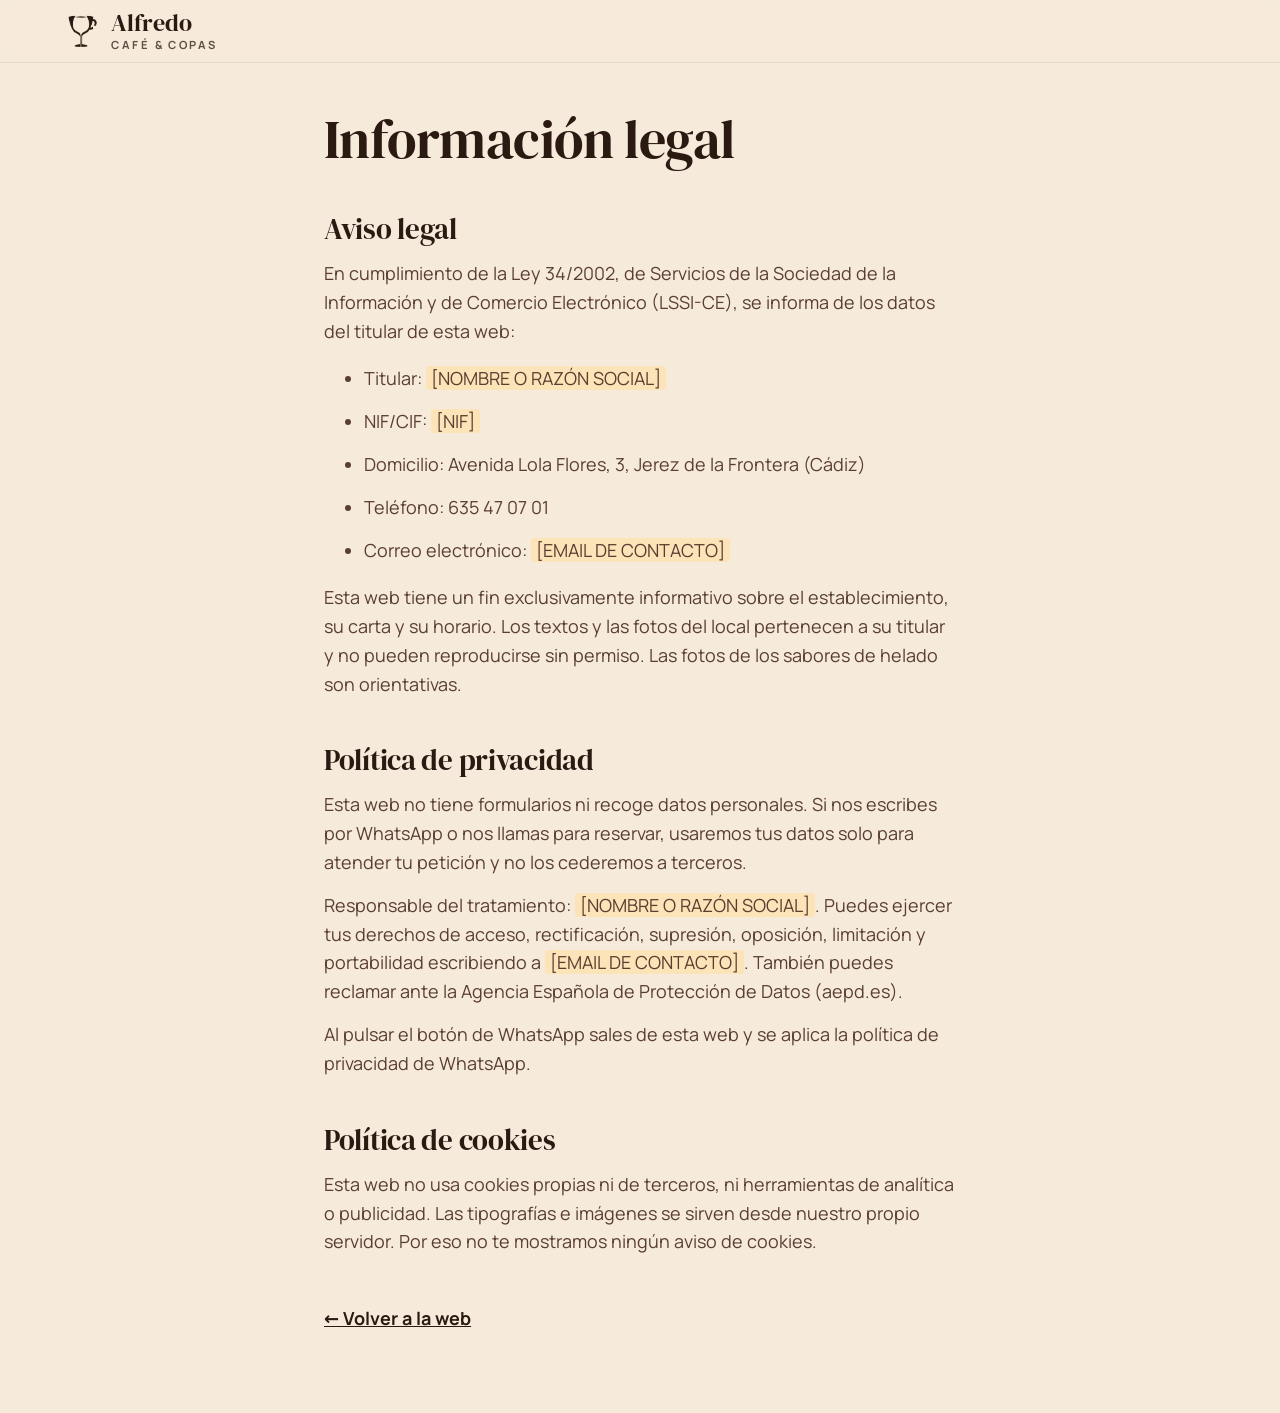
==== legal/index.html @ 86e64a98 "Vista previa de la web de Alfredo Café & Copas" ====
<!doctype html>
<html lang="es">
<head>
  <meta charset="utf-8" />
  <meta name="viewport" content="width=device-width, initial-scale=1" />
  <title>Información legal · Alfredo Café &amp; Copas</title>
  <meta name="robots" content="noindex" />
  <link rel="icon" type="image/png" sizes="32x32" href="../assets/img/favicon-32.png" />
  <link rel="icon" type="image/png" sizes="64x64" href="../assets/img/favicon.png" />
  <link rel="icon" type="image/png" sizes="192x192" href="../assets/img/favicon-192.png" />
  <link rel="stylesheet" href="../styles.css?v=20261016m" />
  <style>
    .legal { max-width: 760px; margin: 0 auto; padding: 7rem var(--gutter) 5rem; }
    .legal h1 { font-size: clamp(2.2rem, 5vw, 3.4rem); }
    .legal h2 { font-size: 1.8rem; margin-top: 3rem; scroll-margin-top: 90px; }
    .legal p, .legal li { margin-top: .9rem; color: var(--espresso-2); }
    .legal .todo { background: #FCE3B8; padding: 0 .3rem; border-radius: 4px; }
    .legal-back { display: inline-block; margin-top: 3rem; font-weight: 700; }
  </style>
</head>
<body>
  <header class="nav is-solid">
    <a class="brand" href="../index.html" aria-label="Volver a Alfredo Café &amp; Copas">
      <span class="brand-mark" aria-hidden="true"></span>
      <span class="brand-text"><span class="brand-name">Alfredo</span><span class="brand-sub">Café &amp; Copas</span></span>
    </a>
  </header>

  <main class="legal">
    <h1>Información legal</h1>

    <h2 id="aviso-legal">Aviso legal</h2>
    <p>En cumplimiento de la Ley 34/2002, de Servicios de la Sociedad de la Información y de Comercio Electrónico (LSSI-CE), se informa de los datos del titular de esta web:</p>
    <ul>
      <li>Titular: <span class="todo">[NOMBRE O RAZÓN SOCIAL]</span></li>
      <li>NIF/CIF: <span class="todo">[NIF]</span></li>
      <li>Domicilio: Avenida Lola Flores, 3, Jerez de la Frontera (Cádiz)</li>
      <li>Teléfono: 635 47 07 01</li>
      <li>Correo electrónico: <span class="todo">[EMAIL DE CONTACTO]</span></li>
    </ul>
    <p>Esta web tiene un fin exclusivamente informativo sobre el establecimiento, su carta y su horario. Los textos y las fotos del local pertenecen a su titular y no pueden reproducirse sin permiso. Las fotos de los sabores de helado son orientativas.</p>

    <h2 id="privacidad">Política de privacidad</h2>
    <p>Esta web no tiene formularios ni recoge datos personales. Si nos escribes por WhatsApp o nos llamas para reservar, usaremos tus datos solo para atender tu petición y no los cederemos a terceros.</p>
    <p>Responsable del tratamiento: <span class="todo">[NOMBRE O RAZÓN SOCIAL]</span>. Puedes ejercer tus derechos de acceso, rectificación, supresión, oposición, limitación y portabilidad escribiendo a <span class="todo">[EMAIL DE CONTACTO]</span>. También puedes reclamar ante la Agencia Española de Protección de Datos (aepd.es).</p>
    <p>Al pulsar el botón de WhatsApp sales de esta web y se aplica la política de privacidad de WhatsApp.</p>

    <h2 id="cookies">Política de cookies</h2>
    <p>Esta web no usa cookies propias ni de terceros, ni herramientas de analítica o publicidad. Las tipografías e imágenes se sirven desde nuestro propio servidor. Por eso no te mostramos ningún aviso de cookies.</p>

    <a class="legal-back" href="../index.html">← Volver a la web</a>
  </main>
</body>
</html>
---- styles.css ----
/* =========================================================
   Alfredo Café & Copas — estilos
   Idea: "escaparate". Cada producto ocupa una franja con el
   mismo color de fondo que su foto de estudio (melocotón,
   negro, mármol, amarillo) y los bordes de la foto se funden
   con la página.
   ========================================================= */

@font-face {
  font-family: "DM Serif Display";
  src: url("assets/fonts/dm-serif-display.woff2") format("woff2");
  font-weight: 400; font-style: normal; font-display: swap;
}
@font-face {
  font-family: "DM Serif Display";
  src: url("assets/fonts/dm-serif-display-italic.woff2") format("woff2");
  font-weight: 400; font-style: italic; font-display: swap;
}
@font-face {
  font-family: "Barlow Condensed";
  src: url("assets/fonts/barlow-condensed-500.woff2") format("woff2");
  font-weight: 500; font-style: normal; font-display: swap;
}
@font-face {
  font-family: "Barlow Condensed";
  src: url("assets/fonts/barlow-condensed-600.woff2") format("woff2");
  font-weight: 600; font-style: normal; font-display: swap;
}
@font-face {
  font-family: "Barlow Condensed";
  src: url("assets/fonts/barlow-condensed-700.woff2") format("woff2");
  font-weight: 700; font-style: normal; font-display: swap;
}
@font-face {
  font-family: "Manrope";
  src: url("assets/fonts/manrope.woff2") format("woff2");
  font-weight: 300 800; font-style: normal; font-display: swap;
}

:root {
  /* Fondos sacados de las propias fotos */
  --melocoton: #EFC08A;   /* brownie */
  --melocoton-2: #F2C189; /* cafés */
  --negro: #0A0909;       /* gofre, batido, granizados, mojito */
  --marmol: #DBD1D3;      /* tartas */
  --amarillo: #FFC84C;    /* spritz */
  --blanco-estudio: #DEDBE4; /* crepes, batido de vainilla, copa de bombones */

  --crema: #F6EADB;
  --crema-2: #FFF8EF;
  --espresso: #2B1A12;
  --espresso-2: #5A3F31;
  --noche: #1E1210;
  --nata: #F6EBDD;
  --nata-2: #CDBBA8;
  --oro: #E9B872;
  --teja: #9C3B24;

  --ff-display: "DM Serif Display", Georgia, "Times New Roman", serif;
  --ff-body: "Manrope", system-ui, -apple-system, "Segoe UI", sans-serif;
  --ff-cond: "Barlow Condensed", "Arial Narrow", sans-serif;

  /* La carta: los colores de la carta impresa de Alfredo */
  --carta-bg: #15100D;
  --carta-ink: #F3E6CF;
  --carta-mute: #BDAA93;
  --carta-gold: #EBA43C;
  --carta-rule: rgba(235,164,60,.28);
  --ease-out: cubic-bezier(.22, 1, .36, 1);
  --gutter: clamp(16px, 5vw, 80px);
  --nav-h: 72px;
}

*, *::before, *::after { box-sizing: border-box; }
html { overflow-x: clip; scroll-behavior: smooth; -webkit-text-size-adjust: 100%; }
@media (prefers-reduced-motion: reduce) { html { scroll-behavior: auto; } }
body {
  margin: 0; overflow-x: clip;
  background: var(--crema); color: var(--espresso);
  font-family: var(--ff-body); font-size: clamp(16px, 1vw + 10px, 18px); line-height: 1.6;
  -webkit-font-smoothing: antialiased;
}
img { display: block; max-width: 100%; height: auto; }
a { color: inherit; }
h1, h2, h3 { font-family: var(--ff-display); font-weight: 400; line-height: 1.02; margin: 0; letter-spacing: -0.01em; }
p { margin: 0; }
section[id], #contenido { scroll-margin-top: 64px; }

.skip { position: absolute; left: 12px; top: -60px; z-index: 100; background: var(--espresso); color: var(--nata); padding: .6rem 1rem; border-radius: 10px; }
.skip:focus { top: 12px; }
:focus-visible { outline: 2px solid var(--teja); outline-offset: 3px; border-radius: 6px; }
::selection { background: var(--espresso); color: var(--nata); }
html { scrollbar-color: var(--espresso-2) var(--crema); caret-color: var(--teja); }

/* Bordes de la foto fundidos con el fondo */
.feather {
  -webkit-mask-image: radial-gradient(closest-side, #000 68%, transparent 100%);
          mask-image: radial-gradient(closest-side, #000 68%, transparent 100%);
}

/* Foto que llena su encuadre: se funden solo los bordes rectos, sin dibujar ninguna forma */
.soft-edge {
  -webkit-mask-image: linear-gradient(90deg, transparent 0, #000 7%, #000 93%, transparent 100%), linear-gradient(180deg, transparent 0, #000 24%, #000 90%, transparent 100%);
  -webkit-mask-composite: source-in;
          mask-image: linear-gradient(90deg, transparent 0, #000 7%, #000 93%, transparent 100%), linear-gradient(180deg, transparent 0, #000 24%, #000 90%, transparent 100%);
          mask-composite: intersect;
}

/* Aparición suave (con red de seguridad en JS) */
.reveal { opacity: 0; transform: translateY(24px); transition: opacity .9s var(--ease-out), transform .9s var(--ease-out); }
.reveal.is-visible { opacity: 1; transform: none; }
.reveal[data-split] { opacity: 1; transform: none; }
.no-js .reveal { opacity: 1; transform: none; }
[data-drift] { translate: 0 var(--drift, 0px); }
.feather, [data-drift] { pointer-events: none; }
.row { overflow: clip; }

/* ---------- Botones ---------- */
.btn {
  display: inline-flex; align-items: center; justify-content: center; gap: .5rem;
  min-height: 50px; padding: .8rem 1.5rem; border-radius: 999px;
  font-weight: 700; font-size: .95rem; text-decoration: none;
  transition: background-color .25s, color .25s, border-color .25s, transform .3s var(--ease-out);
}
.btn:hover { transform: translateY(-2px); }
.btn-dark { background: var(--espresso); color: var(--nata); }
.btn-dark:hover { background: var(--teja); }
.btn-outline { border: 1.5px solid var(--espresso); color: var(--espresso); }
.btn-outline:hover { background: var(--espresso); color: var(--nata); }

/* =========================================================
   NAV
   ========================================================= */
.nav {
  position: fixed; inset: 0 0 auto 0; z-index: 50; height: var(--nav-h);
  display: flex; align-items: center; justify-content: space-between; gap: 1.5rem;
  padding: 0 var(--gutter); color: var(--espresso);
  transition: background-color .4s, color .4s, height .4s var(--ease-out), box-shadow .4s;
}
.nav.is-solid { height: 62px; background: rgba(246,234,219,.92); box-shadow: 0 1px 0 rgba(43,26,18,.08); }
@supports (backdrop-filter: blur(12px)) {
  .nav.is-solid { background: rgba(246,234,219,.75); backdrop-filter: blur(14px) saturate(140%); -webkit-backdrop-filter: blur(14px) saturate(140%); }
}
.nav.is-dark { color: var(--nata); }
.nav.is-dark.is-solid { background: rgba(10,9,9,.8); box-shadow: 0 1px 0 rgba(246,235,221,.08); }

.brand { display: flex; align-items: center; gap: .7rem; text-decoration: none; }
.brand-mark {
  width: 36px; height: 36px; background: currentColor;
  -webkit-mask: url("assets/img/icono-copa.webp") center / contain no-repeat;
          mask: url("assets/img/icono-copa.webp") center / contain no-repeat;
}
.brand-text { display: flex; flex-direction: column; line-height: 1; }
.brand-name { font-family: var(--ff-display); font-size: 1.5rem; }
.brand-sub { font-size: .7rem; letter-spacing: .22em; text-transform: uppercase; font-weight: 700; margin-top: .25rem; opacity: .75; }

.nav-links { display: flex; align-items: center; gap: clamp(1rem, 2.4vw, 2.2rem); }
.nav-links a { text-decoration: none; font-weight: 600; font-size: .92rem; }
.nav-links a:not(.nav-ig):hover { text-decoration: underline; text-underline-offset: 6px; }
.nav-ig svg { width: 20px; height: 20px; fill: currentColor; display: block; }
.nav-ig:hover { opacity: .7; }
.nav-call {
  display: inline-flex; align-items: center; gap: .5rem; text-decoration: none;
  font-weight: 700; font-size: .9rem; padding: .6rem 1.05rem; border-radius: 999px;
  border: 1.5px solid currentColor; transition: background-color .25s, color .25s;
}
.nav-call svg { width: 18px; height: 18px; fill: currentColor; }
.nav-call:hover { background: var(--espresso); border-color: var(--espresso); color: var(--nata); }
.nav.is-dark .nav-call:hover { background: var(--nata); border-color: var(--nata); color: var(--espresso); }
@media (max-width: 860px) { .nav-links { display: none; } }

/* =========================================================
   PORTADA
   ========================================================= */
.hero {
  display: grid; grid-template-columns: minmax(0, 1fr) minmax(0, 1.05fr); align-items: center;
  gap: clamp(1rem, 3vw, 3rem);
  min-height: 100vh; min-height: 100svh;
  padding: calc(var(--nav-h) + 2.5rem) var(--gutter) clamp(3rem, 6vw, 5rem);
  background: var(--melocoton);
}
.status {
  display: inline-flex; align-items: center; gap: .6rem; margin-bottom: 1.8rem;
  padding: .45rem .95rem .45rem .75rem; border-radius: 999px;
  background: rgba(43,26,18,.08); font-size: .88rem; font-weight: 650;
}
.status-dot { width: 9px; height: 9px; border-radius: 50%; background: var(--espresso-2); }
.status.is-open .status-dot { background: #1F7A47; box-shadow: 0 0 0 0 rgba(31,122,71,.5); animation: pulse 2.2s infinite; }
.status.is-closed .status-dot { background: var(--teja); }
@keyframes pulse { 70% { box-shadow: 0 0 0 9px rgba(31,122,71,0); } 100% { box-shadow: 0 0 0 0 rgba(31,122,71,0); } }

.hero-title { font-size: clamp(4rem, 9vw, 6rem); line-height: .9; letter-spacing: -.02em; }
.hero-title span {
  display: block; margin-top: .9rem;
  font-family: var(--ff-body); font-size: clamp(.9rem, 1.4vw, 1.15rem); font-weight: 700;
  letter-spacing: .32em; text-transform: uppercase; line-height: 1;
}
.hero-lead { margin-top: 2rem; max-width: 34ch; font-size: clamp(1.15rem, .8vw + .95rem, 1.45rem); line-height: 1.45; }
.hero-list { margin-top: 1rem; max-width: 46ch; color: var(--espresso-2); }
.hero-actions { display: flex; flex-wrap: wrap; gap: .7rem; margin-top: 2.2rem; }
.hero-media img { width: 100%; max-width: 760px; margin-inline: auto; animation: heroIn 1.4s var(--ease-out) both; }
@keyframes heroIn { from { opacity: 0; transform: scale(.94); } to { opacity: 1; transform: none; } }

@media (max-width: 900px) {
  .hero { grid-template-columns: 1fr; min-height: 0; padding-top: calc(var(--nav-h) + 1.6rem); }
  .hero-media { order: -1; margin: -.5rem -8% -1.5rem; }
}

/* =========================================================
   FRANJAS DE PRODUCTO
   ========================================================= */
.row {
  --row-bg: var(--crema); --row-ink: var(--espresso); --row-ink-2: var(--espresso-2);
  display: grid; grid-template-columns: minmax(0, 1.15fr) minmax(0, .85fr); align-items: center;
  gap: clamp(1.5rem, 5vw, 5rem);
  padding: clamp(3rem, 7vw, 6.5rem) var(--gutter);
  background: var(--row-bg); color: var(--row-ink);
}
.row--black  { --row-bg: var(--negro);  --row-ink: var(--nata); --row-ink-2: var(--nata-2); }
.row--marble { --row-bg: var(--marmol); }
.row--peach  { --row-bg: var(--melocoton-2); }
.row--flip .row-media { order: 2; }

.row-media { position: relative; }
.row-main { width: 100%; max-width: 620px; margin-inline: auto; }
.row-media--wide .row-main { max-width: 760px; }
.row-side { position: absolute; width: 48%; right: -6%; bottom: -12%; }
.row--flip .row-side { right: auto; left: -6%; }

/* El gofre llena el encuadre con el plato: se recorta en círculo, como un plato sobre la mesa */
.plate-cut {
  aspect-ratio: 1; object-fit: cover; max-width: 540px !important;
  clip-path: circle(49.5% at 50% 50%);
}
.row-media:has(.plate-cut), .split-fig:has(.plate-cut) { filter: drop-shadow(0 30px 40px rgba(0,0,0,.6)); }

.row-text h2, .place-text h2, .events-text h2, .visit-text h2 { font-size: clamp(2.5rem, 5vw, 4.4rem); text-wrap: balance; }
.row-text p { margin-top: 1.2rem; max-width: 40ch; font-size: clamp(1.05rem, .45vw + .95rem, 1.22rem); color: var(--row-ink-2); }

@media (max-width: 860px) {
  .row { grid-template-columns: 1fr; gap: 1.2rem; padding-top: 2.5rem; }
  .row .row-media, .row--flip .row-media { order: 0; margin-inline: -4%; }
  .row-side { width: 40%; bottom: -6%; }
}

/* =========================================================
   EL LOCAL
   ========================================================= */
.place {
  position: relative; display: grid; grid-template-columns: minmax(0, .42fr) minmax(0, 1fr); align-items: stretch;
  background: var(--noche); color: var(--nata); overflow: clip;
}
.place-photo { position: relative; min-height: 100%; }
.place-photo img {
  position: absolute; inset: 0; width: 100%; height: 100%; object-fit: cover; object-position: center 55%;
  opacity: .85;
  -webkit-mask-image: linear-gradient(90deg, #000 30%, transparent 100%), linear-gradient(180deg, transparent 0, #000 18%, #000 82%, transparent 100%);
  -webkit-mask-composite: source-in;
          mask-image: linear-gradient(90deg, #000 30%, transparent 100%), linear-gradient(180deg, transparent 0, #000 18%, #000 82%, transparent 100%);
          mask-composite: intersect;
}
.place-text { position: relative; align-self: center; padding: clamp(4.5rem, 9vw, 8rem) var(--gutter) clamp(4.5rem, 9vw, 8rem) clamp(1rem, 2vw, 2rem); }
.place-logo {
  width: 150px; aspect-ratio: 865 / 597; background: var(--oro); margin-bottom: 1.6rem;
  -webkit-mask: url("assets/img/logo-25.webp") center / contain no-repeat;
          mask: url("assets/img/logo-25.webp") center / contain no-repeat;
}
.place-text p { margin-top: 1.2rem; max-width: 58ch; color: var(--nata-2); font-size: clamp(1.02rem, .4vw + .95rem, 1.15rem); }
.place-text p:first-of-type { margin-top: 1.8rem; }
@media (max-width: 860px) {
  .place { grid-template-columns: 1fr; }
  .place-photo { aspect-ratio: 16 / 10; min-height: 0; }
  .place-photo img {
    -webkit-mask-image: linear-gradient(180deg, #000 45%, transparent 100%);
            mask-image: linear-gradient(180deg, #000 45%, transparent 100%);
  }
  .place-text { padding: 0 var(--gutter) clamp(4rem, 9vw, 6rem); margin-top: -2.5rem; }
}

/* =========================================================
   CELEBRACIONES
   ========================================================= */
.events {
  display: grid; grid-template-columns: minmax(0, 1.15fr) minmax(0, .85fr); align-items: end;
  gap: clamp(2rem, 6vw, 6rem);
  padding: clamp(5rem, 10vw, 8rem) var(--gutter);
  background: var(--crema);
}
.events-text p { margin: 1.4rem 0 2rem; max-width: 50ch; color: var(--espresso-2); font-size: clamp(1.02rem, .4vw + .95rem, 1.18rem); }
.events-list { list-style: none; margin: 0; padding: 0; border-top: 1px solid rgba(43,26,18,.18); }
.events-list li {
  font-family: var(--ff-display); font-size: clamp(1.4rem, 2.2vw, 1.9rem); line-height: 1.2;
  padding: 1rem 0; border-bottom: 1px solid rgba(43,26,18,.18);
}
@media (max-width: 860px) { .events { grid-template-columns: 1fr; } }

/* =========================================================
   FRANJAS PARTIDAS (caprichos, tartas, copas)
   Cada mitad lleva el fondo de su foto de estudio.
   ========================================================= */
.split { display: grid; grid-template-columns: minmax(0, 1.3fr) minmax(0, 1fr); }
.split-panel {
  display: grid; place-items: center; overflow: clip;
  padding: clamp(3.5rem, 7vw, 6rem) var(--gutter);
  --row-ink-2: var(--espresso-2);
}
.split-panel--lead {
  grid-template-columns: minmax(0, 1fr) minmax(0, 1fr); align-items: center; gap: clamp(1.5rem, 3vw, 3rem);
  padding-right: clamp(1.5rem, 3vw, 3rem);
}
.split--black  { background: var(--negro); color: var(--nata); --row-ink-2: var(--nata-2); }
.split--white  { background: var(--blanco-estudio); color: var(--espresso); }
.split--marble { background: var(--marmol); color: var(--espresso); }
.split--yellow { background: var(--amarillo); color: var(--espresso); }
.split-fig { margin: 0; width: 100%; max-width: 440px; justify-self: center; text-align: center; }
.split-img { width: 100%; margin-inline: auto; }
.split-fig figcaption {
  margin-top: .6rem; font: 600 .95rem var(--ff-cond); letter-spacing: .08em; text-transform: uppercase;
  color: var(--row-ink-2);
}
.split--half { grid-template-columns: minmax(0, 1fr) minmax(0, 1fr); }
.split-panel--text { place-items: center start; }
.split-panel--pair { grid-template-columns: minmax(0, 1fr) minmax(0, 1fr); gap: clamp(1rem, 2.5vw, 2.5rem); align-items: center; }
.split-panel--pair .split-fig { max-width: 340px; }
.split--white .split-fig:has(.plate-cut) { filter: drop-shadow(0 26px 32px rgba(43,26,18,.28)); }
.row-main--drink { max-width: 460px; }
@media (max-width: 1000px) {
  .split { grid-template-columns: 1fr; }
  .split-panel--lead { grid-template-columns: 1fr; padding-right: var(--gutter); }
  .split-fig { max-width: 380px; }
  .split-panel--pair { gap: 1rem; padding-left: 1rem; padding-right: 1rem; }
}

/* =========================================================
   VITRINA (helados y batidos): una fila de fotos a sangre,
   cada una sobre su propio fondo de estudio.
   ========================================================= */
.vitrina { background: var(--crema); padding-top: clamp(4rem, 8vw, 6.5rem); }
.vitrina-head {
  display: grid; grid-template-columns: minmax(0, 1fr) minmax(0, 1fr); align-items: end; gap: 1rem clamp(2rem, 6vw, 6rem);
  padding: 0 var(--gutter);
}
.vitrina-head h2 { font-size: clamp(2.5rem, 5vw, 4.4rem); text-wrap: balance; }
.vitrina-link { margin-top: 1.2rem; }
.vitrina-head p { max-width: 46ch; color: var(--espresso-2); font-size: clamp(1.02rem, .4vw + .95rem, 1.18rem); }
.vitrina-row {
  list-style: none; margin: clamp(2.2rem, 4vw, 3.2rem) 0 0; padding: 0;
  display: grid; grid-template-columns: repeat(5, minmax(0, 1fr));
}
.vitrina-item { display: flex; flex-direction: column; overflow: hidden; }
.vitrina--black { background: var(--negro); color: var(--nata); }
.vitrina--white { background: var(--blanco-estudio); color: var(--espresso); }
.vitrina-photo { overflow: hidden; }
.vitrina-photo img {
  display: block; width: 100%; aspect-ratio: 4 / 5; object-fit: cover;
  transition: transform .9s var(--ease-out);
}
.vitrina-item:hover .vitrina-photo img { transform: scale(1.05); }
.vitrina-item span {
  padding: .2rem 1rem 1.1rem;
  font: 600 1rem var(--ff-cond); letter-spacing: .08em; text-transform: uppercase;
}
@media (max-width: 860px) {
  .vitrina-head { grid-template-columns: 1fr; }
  .vitrina-row {
    grid-template-columns: none; grid-auto-flow: column; grid-auto-columns: 68vw;
    overflow-x: auto; scroll-snap-type: x mandatory; scrollbar-width: none;
  }
  .vitrina-row::-webkit-scrollbar { display: none; }
  .vitrina-item { scroll-snap-align: start; }
}

/* =========================================================
   DÓNDE ESTAMOS
   ========================================================= */
.visit {
  display: grid; grid-template-columns: minmax(0, 1.2fr) minmax(0, .8fr); gap: clamp(2.5rem, 6vw, 6rem);
  align-items: start;
  padding: clamp(5rem, 10vw, 8rem) var(--gutter);
  background: var(--carta-bg); color: var(--carta-ink);
}
.visit h2 { font-size: clamp(2.5rem, 5vw, 4.4rem); color: var(--carta-ink); }
.visit-address {
  margin-top: 1.4rem; font: 700 clamp(2.6rem, 6vw, 5rem)/.92 var(--ff-cond); text-transform: uppercase;
  letter-spacing: .005em; color: var(--carta-gold);
}
.visit-address span { display: block; margin-top: .5rem; font-size: .42em; letter-spacing: .14em; color: var(--carta-ink); }
.visit-facts { margin: 2.2rem 0 0; display: grid; grid-template-columns: repeat(3, minmax(0, 1fr)); gap: 1.4rem 2rem; border-top: 1px solid var(--carta-rule); padding-top: 1.6rem; }
.visit-facts dt { font: 600 .82rem var(--ff-cond); letter-spacing: .12em; text-transform: uppercase; color: var(--carta-mute); }
.visit-facts dd { margin: .45rem 0 0; font-size: 1.02rem; line-height: 1.45; color: var(--carta-ink); }
.visit-facts a { color: var(--carta-ink); text-underline-offset: 4px; display: inline-block; padding: .5rem 0; margin: -.5rem 0; }
.visit-facts a:hover { color: var(--carta-gold); }
.visit-actions { display: flex; flex-wrap: wrap; gap: .7rem; margin-top: 2.2rem; }
.btn-gold { background: var(--carta-gold); color: var(--carta-bg); }
.btn-gold:hover { background: var(--carta-ink); }
.btn-line-gold { border: 1.5px solid var(--carta-gold); color: var(--carta-gold); }
.btn-line-gold:hover { background: var(--carta-gold); color: var(--carta-bg); }
.hours { border: 1px solid var(--carta-rule); border-radius: 18px; padding: clamp(1.6rem, 3vw, 2.4rem); }
.hours h3 { font: 700 2rem var(--ff-cond); text-transform: uppercase; letter-spacing: .02em; color: var(--carta-gold); margin-bottom: .6rem; }
.hours table { width: 100%; border-collapse: collapse; }
.hours th, .hours td { padding: .85rem .1rem; border-bottom: 1px dotted rgba(243,230,207,.18); text-align: left; font-variant-numeric: tabular-nums; }
.hours th { font-weight: 600; color: var(--carta-ink); }
.hours td { text-align: right; font: 600 1.15rem var(--ff-cond); letter-spacing: .04em; white-space: nowrap; color: var(--carta-ink); }
.hours tr.is-today th, .hours tr.is-today td { color: var(--carta-gold); }
.hours tr.is-today th::after {
  content: "Hoy"; margin-left: .55rem; font-size: .66rem; font-weight: 800; letter-spacing: .12em; text-transform: uppercase;
  padding: .2rem .5rem; border-radius: 999px; background: var(--carta-gold); color: var(--carta-bg); vertical-align: 2px;
}
.hours-note { margin-top: 1.1rem; font-size: .88rem; color: var(--carta-mute); }
@media (max-width: 960px) {
  .visit { grid-template-columns: 1fr; }
}
@media (max-width: 620px) {
  .visit-facts { grid-template-columns: 1fr; }
}

/* =========================================================
   PIE
   ========================================================= */
.footer {
  display: grid; grid-template-columns: 1fr auto; gap: 2rem 3rem; align-items: center;
  padding: 3rem var(--gutter) 2.4rem; background: var(--negro); color: var(--nata-2); font-size: .9rem;
  border-top: 1px solid var(--carta-rule);
}
.footer-brand { display: flex; align-items: center; gap: 1.2rem; }
.footer-logo {
  width: 100px; aspect-ratio: 865 / 597; flex: none; background: var(--oro);
  -webkit-mask: url("assets/img/logo-25.webp") center / contain no-repeat;
          mask: url("assets/img/logo-25.webp") center / contain no-repeat;
}
.footer-links { display: flex; flex-wrap: wrap; gap: 0 1.4rem; }
.footer-links a { text-decoration: none; display: inline-block; padding: .7rem 0; }
.footer-links a:hover { color: var(--oro); }
.footer-credit { grid-column: 1 / -1; padding-top: 1.6rem; border-top: 1px solid rgba(246,235,221,.1); font-size: .8rem; opacity: .7; }
@media (max-width: 760px) { .footer { grid-template-columns: 1fr; } }

/* =========================================================
   LA CARTA: acceso desde la barra y la portada
   ========================================================= */
.nav-actions { display: flex; align-items: center; gap: .5rem; }
.nav-carta {
  display: inline-flex; align-items: center; min-height: 40px; padding: .55rem 1.1rem; border-radius: 999px;
  background: var(--espresso); color: var(--nata); font-weight: 700; font-size: .9rem; text-decoration: none;
  transition: background-color .25s, color .25s;
}
.nav-carta:hover { background: var(--teja); }
.nav.is-dark .nav-carta { background: var(--oro); color: var(--espresso); }
.nav.is-dark .nav-carta:hover { background: var(--nata); }
@media (max-width: 520px) {
  .nav-call { padding: .55rem; min-width: 44px; min-height: 44px; justify-content: center; }
  .nav-call span { display: none; }
}

.hero-carta {
  display: flex; align-items: center; gap: 1.3rem; margin-top: 2rem; max-width: 480px;
  padding: 1.1rem 1.4rem 1.1rem 1.1rem; border-radius: 18px;
  background: var(--carta-bg); color: var(--carta-ink);
  box-shadow: 0 26px 50px -30px rgba(21,16,13,.7);
}
.hero-carta-qr { flex: none; width: 108px; height: 108px; padding: 8px; border-radius: 10px; background: #fff; }
.hero-carta-qr svg { width: 100%; height: 100%; display: block; }
.hero-carta-qr:empty { display: none; }
.hero-carta-title { font-family: var(--ff-cond); font-weight: 700; font-size: 2.2rem; line-height: .9; text-transform: uppercase; letter-spacing: .01em; color: var(--carta-gold); }
.hero-carta-hint { margin-top: .4rem; font-size: .88rem; color: var(--carta-mute); }
.btn-carta { margin-top: .9rem; min-height: 44px; padding: .65rem 1.3rem; background: var(--carta-gold); color: var(--carta-bg); font-family: var(--ff-cond); font-weight: 700; font-size: 1.05rem; text-transform: uppercase; letter-spacing: .06em; }
.btn-carta:hover { background: var(--carta-ink); color: var(--carta-bg); }
.hero-links { display: flex; flex-wrap: wrap; gap: 0 1.4rem; margin-top: .8rem; font-weight: 700; font-size: .95rem; }
.hero-links a { text-underline-offset: 4px; display: inline-block; padding: .65rem 0; }
.hero-links a:hover { color: var(--teja); }
@media (hover: none), (max-width: 700px) {
  /* En el móvil el QR no tiene sentido: ya estás en el móvil */
  .hero-carta-qr, .hero-carta-hint { display: none; }
  .hero-carta { max-width: none; padding: 1rem 1rem 1rem 1.3rem; }
  .hero-carta-body { display: flex; align-items: center; justify-content: space-between; gap: 1rem; width: 100%; }
  .btn-carta { margin-top: 0; }
}

/* =========================================================
   PÁGINA DE LA CARTA (carta.html)
   Solo tipografía: los colores de la carta impresa de Alfredo
   (negro y dorado) y una lista densa a dos columnas, con
   filetes finos y precios alineados.
   ========================================================= */
html.menu-root, html:has(.menu-page) { scrollbar-color: #5A4636 var(--carta-bg); background: var(--carta-bg); }
.menu-page { background: var(--carta-bg); color: var(--carta-ink); }
.menu-page ::selection { background: var(--carta-gold); color: var(--carta-bg); }
.menu-page :focus-visible { outline-color: var(--carta-gold); }

.menu-bar {
  position: sticky; top: 0; z-index: 20; height: 58px;
  display: flex; align-items: center; justify-content: space-between; gap: 1rem;
  padding: 0 var(--gutter); background: rgba(21,16,13,.94);
  border-bottom: 1px solid var(--carta-rule);
}
.menu-back, .menu-call {
  display: inline-flex; align-items: center; gap: .6rem; text-decoration: none;
  font-family: var(--ff-cond); font-weight: 600; font-size: 1.02rem; letter-spacing: .1em; text-transform: uppercase;
  color: var(--carta-ink); min-height: 44px;
}
.menu-back .brand-mark { width: 26px; height: 26px; background: var(--carta-gold); }
.menu-call svg { width: 17px; height: 17px; fill: var(--carta-gold); }
.menu-back:hover, .menu-call:hover { color: var(--carta-gold); }

.menu-main { max-width: 1120px; margin: 0 auto; padding: clamp(2.5rem, 6vw, 4.5rem) var(--gutter) 4rem; }
.menu-head h1 {
  font-family: var(--ff-cond); font-weight: 700; text-transform: uppercase;
  font-size: clamp(3.6rem, 14vw, 6rem); line-height: .86; letter-spacing: -.005em; color: var(--carta-ink);
}
.menu-place { margin-top: .9rem; color: var(--carta-mute); font-weight: 600; font-size: .95rem; }
.menu-notice {
  margin-top: 1.6rem; max-width: 62ch; padding: .95rem 1.1rem; border: 1px solid var(--carta-gold);
  border-radius: 10px; font-size: .93rem; line-height: 1.5; color: var(--carta-ink);
}
.menu-switch { display: grid; grid-template-columns: 1fr 1fr; gap: .5rem; max-width: 460px; margin-top: 1.6rem; }
.menu-switch[hidden] { display: none; }
.menu-switch button {
  min-height: 52px; padding: .7rem 1rem; border-radius: 999px; cursor: pointer;
  border: 1px solid var(--carta-gold); background: transparent; color: var(--carta-gold);
  font: 700 1.2rem var(--ff-cond); letter-spacing: .08em; text-transform: uppercase;
  transition: background-color .2s, color .2s;
}
.menu-switch button:hover { background: rgba(235,164,60,.12); }
.menu-switch button[aria-selected="true"] { background: var(--carta-gold); color: var(--carta-bg); }
.menu-note { margin: .1rem 0 .3rem; font-size: .86rem; font-style: italic; color: var(--carta-mute); }
.menu-head-actions { display: flex; flex-wrap: wrap; gap: .6rem; margin-top: 1.4rem; }
.menu-head-actions[hidden], .menu-head-actions [hidden] { display: none; }
.menu-btn {
  display: inline-flex; align-items: center; min-height: 44px; padding: .6rem 1.2rem; border-radius: 999px; cursor: pointer;
  border: 1px solid var(--carta-gold); background: transparent; color: var(--carta-gold); text-decoration: none;
  font: 700 1rem var(--ff-cond); letter-spacing: .08em; text-transform: uppercase;
}
.menu-btn:hover { background: var(--carta-gold); color: var(--carta-bg); }

.menu-tabs {
  position: sticky; top: 58px; z-index: 10; display: flex; gap: 1.5rem; overflow-x: auto; scrollbar-width: none;
  margin: 2.4rem calc(var(--gutter) * -1) 0; padding: 0 var(--gutter);
  background: var(--carta-bg); border-bottom: 1px solid var(--carta-rule);
}
.menu-tabs::-webkit-scrollbar { display: none; }
.menu-tabs a {
  flex: none; padding: .95rem 0 .85rem; text-decoration: none; white-space: nowrap;
  font: 600 1.02rem var(--ff-cond); letter-spacing: .07em; text-transform: uppercase; color: var(--carta-mute);
  border-bottom: 2px solid transparent; transition: color .2s, border-color .2s;
}
.menu-tabs a:hover { color: var(--carta-ink); }
.menu-tabs a.is-active { color: var(--carta-gold); border-bottom-color: var(--carta-gold); }

.menu-cat { padding: clamp(2.6rem, 6vw, 3.8rem) 0 1.4rem; border-bottom: 1px solid var(--carta-rule); scroll-margin-top: 112px; }
.menu-cat-head h2 {
  font-family: var(--ff-cond); font-weight: 700; text-transform: uppercase;
  font-size: clamp(2.5rem, 7vw, 3.8rem); line-height: .9; letter-spacing: .005em; color: var(--carta-gold);
}
.menu-cat-text { margin-top: .55rem; max-width: 60ch; font-family: var(--ff-display); font-style: italic; font-size: 1.18rem; line-height: 1.35; color: var(--carta-mute); }

.menu-colhead {
  display: flex; justify-content: flex-end; gap: 1.2rem; margin-top: 1.6rem;
  font: 600 .74rem var(--ff-cond); letter-spacing: .12em; text-transform: uppercase; color: var(--carta-mute);
}
.menu-body { margin-top: 1.4rem; column-gap: clamp(2.5rem, 6vw, 5rem); }
@media (min-width: 900px) { .menu-body { columns: 2; } }
.menu-block + .menu-block { margin-top: 1.4rem; }
.menu-group {
  font-family: var(--ff-display); font-style: italic; font-weight: 400; font-size: 1.4rem; line-height: 1.1;
  color: var(--carta-gold); margin: 0 0 .35rem; break-after: avoid;
}
.menu-items { list-style: none; margin: 0; padding: 0; }
.menu-item {
  display: grid; grid-template-columns: minmax(0, 1fr) auto; column-gap: 1rem; align-items: baseline;
  padding: .62rem 0; border-bottom: 1px dotted rgba(243,230,207,.16); break-inside: avoid;
}
.menu-item-name { font: 600 1.14rem/1.2 var(--ff-cond); letter-spacing: .035em; text-transform: uppercase; color: var(--carta-ink); }
.menu-item-dots { display: none; }
.menu-item-price, .menu-item-prices {
  grid-column: 2; grid-row: 1 / span 2; font: 600 1.14rem var(--ff-cond); color: var(--carta-gold);
  font-variant-numeric: tabular-nums; white-space: nowrap;
}
.menu-item-prices { display: flex; gap: 1rem; }
.menu-item-prices span { display: flex; flex-direction: column; align-items: flex-end; line-height: 1.1; }
.menu-item-prices small { font-size: .62rem; letter-spacing: .1em; color: var(--carta-mute); }
.menu-item-desc { grid-column: 1; margin-top: .2rem; font-size: .85rem; line-height: 1.45; color: var(--carta-mute); }

.menu-extras { display: grid; gap: 1.6rem 4rem; margin-top: 2.2rem; padding-top: 1.8rem; border-top: 1px solid var(--carta-rule); }
@media (min-width: 900px) { .menu-extras { grid-template-columns: 1fr 1fr; } }
.menu-extra p { font: 500 1rem/1.75 var(--ff-cond); letter-spacing: .05em; text-transform: uppercase; color: var(--carta-ink); }
.menu-extra p span { color: var(--carta-gold); padding: 0 .15rem; }

/* Sabores de helado con foto */
.menu-flavours-block { margin-top: 2rem; }
.menu-flavours-block + .menu-flavours-block { padding-top: 1.8rem; border-top: 1px solid var(--carta-rule); }
.menu-flavours { list-style: none; display: grid; grid-template-columns: repeat(auto-fill, minmax(92px, 1fr)); gap: 1.1rem .7rem; margin: 1rem 0 0; padding: 0; }
@media (min-width: 640px) { .menu-flavours { grid-template-columns: repeat(auto-fill, minmax(136px, 1fr)); gap: 1.6rem 1.2rem; } }
.menu-flavours li { display: flex; flex-direction: column; align-items: center; text-align: center; }
.menu-flavours img { width: 100%; height: auto; aspect-ratio: 8 / 5; object-fit: contain; }
.menu-flavours span { margin-top: .45rem; font: 500 .86rem/1.2 var(--ff-cond); letter-spacing: .05em; text-transform: uppercase; color: var(--carta-ink); }
.menu-flavours-more { margin-top: 1.6rem; }
.menu-flavours-block ~ .menu-note { margin-top: 1.8rem; }
.menu-flavours-more em { font-family: var(--ff-display); font-style: italic; text-transform: none; letter-spacing: 0; color: var(--carta-gold); padding-right: .3rem; }

.menu-foot { margin-top: 2.6rem; font-size: .88rem; color: var(--carta-mute); }
.menu-foot p + p { margin-top: .5rem; }
.menu-foot a { color: var(--carta-gold); font-weight: 700; text-underline-offset: 4px; }

@media print {
  html:has(.menu-page), .menu-page { background: #fff; color: #111; }
  .menu-bar, .menu-tabs, .menu-switch, .menu-head-actions, .menu-foot a, .menu-notice { display: none !important; }
  .menu-main { padding: 0; max-width: none; }
  .menu-head h1, .menu-item-name { color: #111; }
  .menu-cat-head h2, .menu-group, .menu-item-price, .menu-item-prices { color: #7a4a00; }
  .menu-item-desc, .menu-cat-text, .menu-place { color: #444; }
  .menu-cat { break-inside: avoid-page; padding: 1.2rem 0; border-color: #ccc; }
  .menu-flavours img { display: none; }
  .menu-flavours span, .menu-extra p { color: #111; }
}
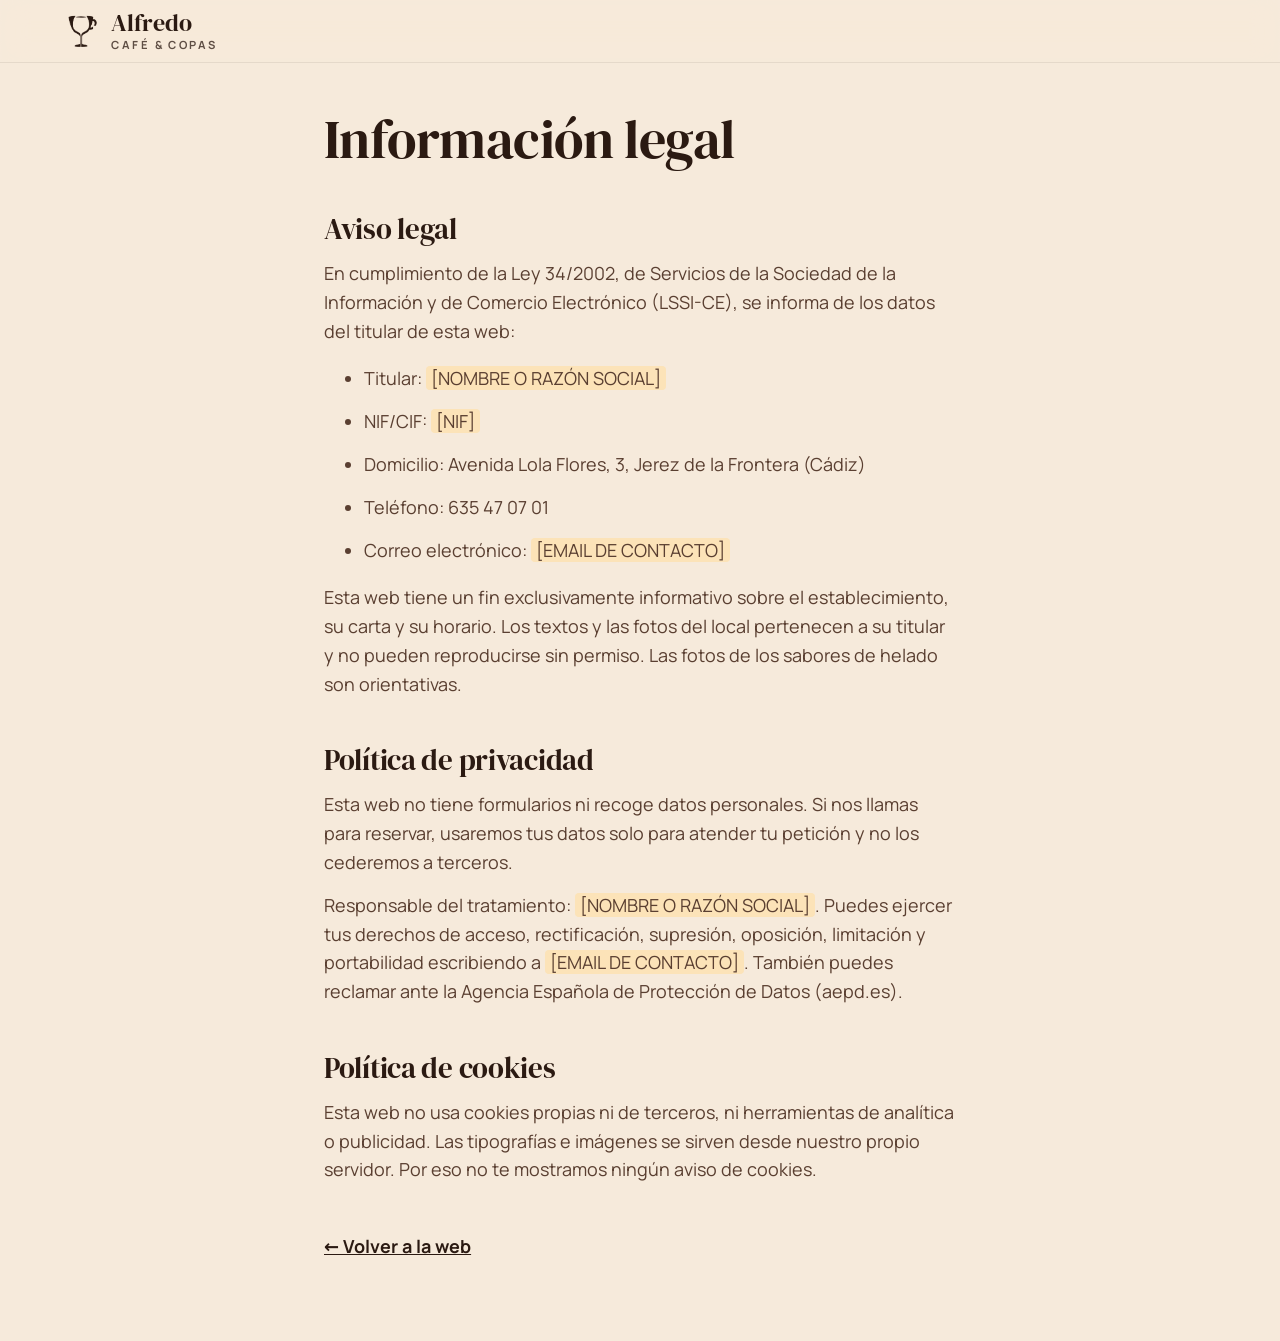
==== commit c9facc98: "Lunes cerrado, logo en móvil, imagen para compartir, página 404 y correcciones" ====
--- a/legal/index.html
+++ b/legal/index.html
@@ -8,7 +8,7 @@
   <link rel="icon" type="image/png" sizes="32x32" href="../assets/img/favicon-32.png" />
   <link rel="icon" type="image/png" sizes="64x64" href="../assets/img/favicon.png" />
   <link rel="icon" type="image/png" sizes="192x192" href="../assets/img/favicon-192.png" />
-  <link rel="stylesheet" href="../styles.css?v=20261016m" />
+  <link rel="stylesheet" href="../styles.css?v=20261019c" />
   <style>
     .legal { max-width: 760px; margin: 0 auto; padding: 7rem var(--gutter) 5rem; }
     .legal h1 { font-size: clamp(2.2rem, 5vw, 3.4rem); }
@@ -41,9 +41,8 @@
     <p>Esta web tiene un fin exclusivamente informativo sobre el establecimiento, su carta y su horario. Los textos y las fotos del local pertenecen a su titular y no pueden reproducirse sin permiso. Las fotos de los sabores de helado son orientativas.</p>
 
     <h2 id="privacidad">Política de privacidad</h2>
-    <p>Esta web no tiene formularios ni recoge datos personales. Si nos escribes por WhatsApp o nos llamas para reservar, usaremos tus datos solo para atender tu petición y no los cederemos a terceros.</p>
+    <p>Esta web no tiene formularios ni recoge datos personales. Si nos llamas para reservar, usaremos tus datos solo para atender tu petición y no los cederemos a terceros.</p>
     <p>Responsable del tratamiento: <span class="todo">[NOMBRE O RAZÓN SOCIAL]</span>. Puedes ejercer tus derechos de acceso, rectificación, supresión, oposición, limitación y portabilidad escribiendo a <span class="todo">[EMAIL DE CONTACTO]</span>. También puedes reclamar ante la Agencia Española de Protección de Datos (aepd.es).</p>
-    <p>Al pulsar el botón de WhatsApp sales de esta web y se aplica la política de privacidad de WhatsApp.</p>
 
     <h2 id="cookies">Política de cookies</h2>
     <p>Esta web no usa cookies propias ni de terceros, ni herramientas de analítica o publicidad. Las tipografías e imágenes se sirven desde nuestro propio servidor. Por eso no te mostramos ningún aviso de cookies.</p>
--- a/styles.css
+++ b/styles.css
@@ -73,7 +73,11 @@
 
 *, *::before, *::after { box-sizing: border-box; }
 html { overflow-x: clip; scroll-behavior: smooth; -webkit-text-size-adjust: 100%; }
-@media (prefers-reduced-motion: reduce) { html { scroll-behavior: auto; } }
+@media (prefers-reduced-motion: reduce) {
+  html { scroll-behavior: auto; }
+  .reveal { opacity: 1; transform: none; transition: none; }
+  [data-drift] { translate: none; }
+}
 body {
   margin: 0; overflow-x: clip;
   background: var(--crema); color: var(--espresso);
@@ -274,7 +278,7 @@
     -webkit-mask-image: linear-gradient(180deg, #000 45%, transparent 100%);
             mask-image: linear-gradient(180deg, #000 45%, transparent 100%);
   }
-  .place-text { padding: 0 var(--gutter) clamp(4rem, 9vw, 6rem); margin-top: -2.5rem; }
+  .place-text { padding: 1.4rem var(--gutter) clamp(4rem, 9vw, 6rem); margin-top: 0; }
 }
 
 /* =========================================================
